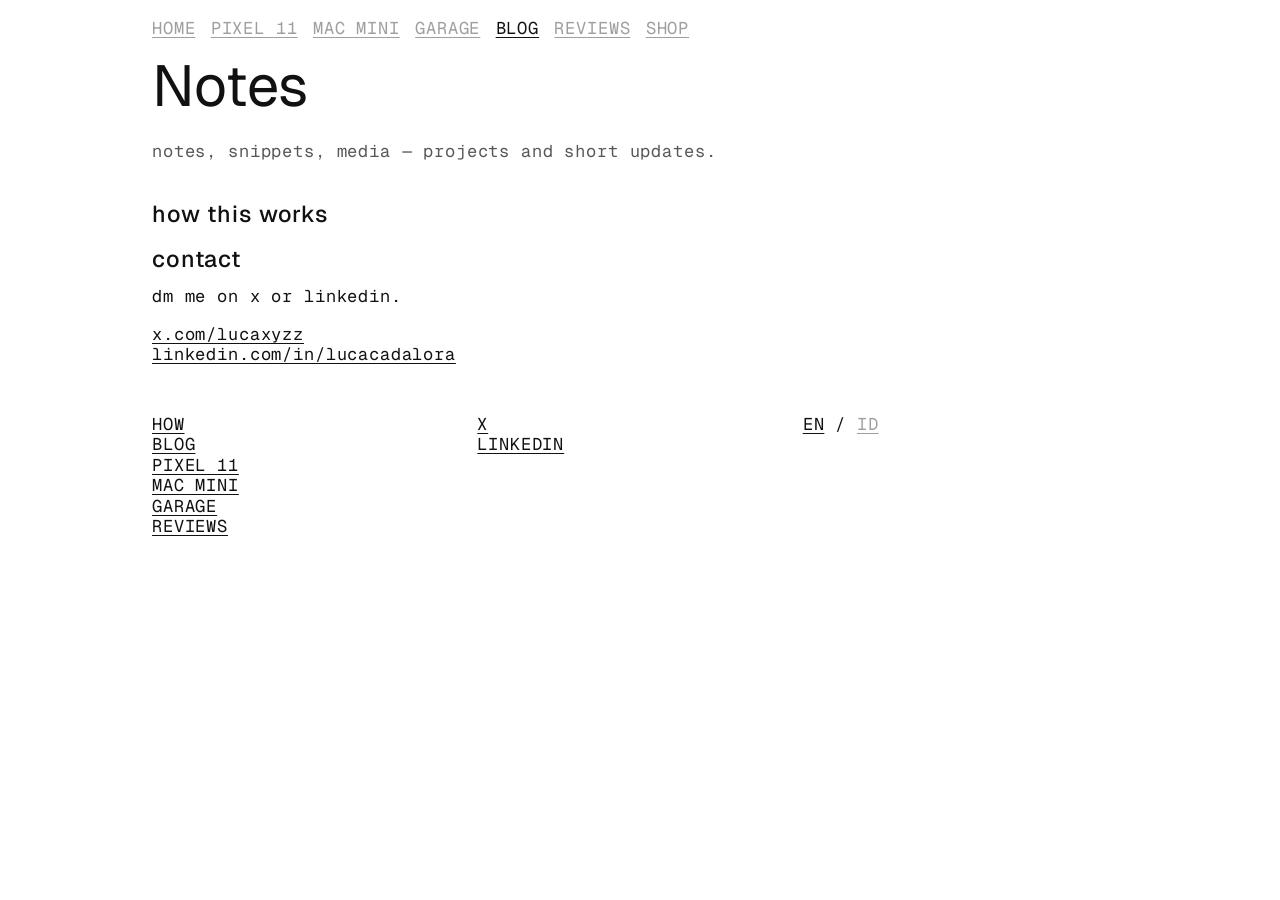
==== blog.html @ 32404d95 "Add udara-style /blog microblog page" ====
<!DOCTYPE html>
<html lang="en">
<head>
  <meta charset="utf-8">
  <meta name="viewport" content="width=device-width, initial-scale=1">
  <title>Blog — Luca Cada Lora</title>
  <meta name="description" content="notes, snippets, media from jakarta">
  <meta property="og:title" content="Blog — Luca Cada Lora">
  <meta property="og:description" content="notes, snippets, media from jakarta">
  <meta property="og:type" content="website">
  <meta name="twitter:card" content="summary_large_image">
  <link rel="icon" href="favicon.svg" type="image/svg+xml">
  <link rel="apple-touch-icon" href="favicon.svg">
  <link rel="preconnect" href="https://fonts.googleapis.com">
  <link rel="preconnect" href="https://fonts.gstatic.com" crossorigin>
  <link href="https://fonts.googleapis.com/css2?family=Geist+Mono:wght@400;500&family=Geist:wght@400;500;600&family=IBM+Plex+Mono:wght@400;500&family=Schibsted+Grotesk:wght@500;600&display=swap" rel="stylesheet">
  <link rel="stylesheet" href="css/fonts.css">
  <link rel="stylesheet" href="css/main.css">
  <link rel="stylesheet" href="css/layout.css">
</head>
<body>
  <nav class="small page-top-nav" aria-label="primary">
    <ul class="h-list">
      <li><a href="index.html" data-i18n="home">home</a></li>
      <li><a href="sale.html" data-i18n="sale">pixel 11</a></li>
      <li><a href="mac-mini.html" data-i18n="macMini">mac mini</a></li>
      <li><a href="garage.html" data-i18n="garage">garage</a></li>
      <li><a href="blog.html" class="current" aria-current="page" data-i18n="blog">blog</a></li>
      <li><a href="reviews.html" data-i18n="reviews">reviews</a></li>
      <li><a href="https://www.tokopedia.com/gadgetsing" target="_blank" rel="noopener" data-i18n="shop">shop</a></li>
    </ul>
  </nav>

  <header class="big sale-header" id="top">
    <span data-i18n="title">Notes</span>
  </header>

  <section class="small sale" id="blog">
    <p class="sale-intro" id="sale-intro">notes, snippets, media — projects and short updates.</p>

    <ul class="blog-grid" id="blog-grid"></ul>
  </section>

  <section class="small sale-anchor" id="how">
    <div class="sale-copy">
      <h2 data-i18n="howTitle">how this works</h2>
      <div id="how-body"></div>
    </div>
  </section>

  <section class="small sale-anchor" id="contact">
    <div class="sale-copy">
      <h2 data-i18n="contactTitle">contact</h2>
      <p data-i18n="contactBody">dm me on x or linkedin.</p>
      <p>
        <a class="underline" id="x-link" href="https://x.com/lucaxyzz" target="_blank" rel="noopener">x.com/lucaxyzz</a>
        <br>
        <a class="underline" id="li-link" href="https://www.linkedin.com/in/lucacadalora" target="_blank" rel="noopener">linkedin.com/in/lucacadalora</a>
      </p>
    </div>
  </section>

  <footer class="small page-footer">
    <div>
      <a href="#how" data-i18n="footerHow">how</a><br>
      <a href="#blog" data-i18n="blog">blog</a><br>
      <a href="sale.html" data-i18n="sale">pixel 11</a><br>
      <a href="mac-mini.html" data-i18n="macMini">mac mini</a><br>
      <a href="garage.html" data-i18n="garage">garage</a><br>
      <a href="reviews.html" data-i18n="reviews">reviews</a>
    </div>
    <div>
      <a id="footer-x" href="https://x.com/lucaxyzz" target="_blank" rel="noopener">x</a><br>
      <a id="footer-li" href="https://www.linkedin.com/in/lucacadalora" target="_blank" rel="noopener">linkedin</a>
    </div>
    <div class="lang-switcher">
      <a href="#en" data-locale="en" class="current">en</a>
      /
      <a href="#id" data-locale="id">id</a>
    </div>
  </footer>

  <button type="button" class="scroll-to-top" id="scroll-to-top" aria-label="back to top" tabindex="-1" aria-hidden="true">
    <span aria-hidden="true">↑</span>
  </button>

  <script src="js/config.js"></script>
  <script src="js/blog.js"></script>
</body>
</html>
---- css/fonts.css ----
@font-face {
  font-family: "nbintl";
  src: local("Geist"), local("Schibsted Grotesk");
  font-style: normal;
  font-weight: 500;
}

@font-face {
  font-family: "nbintl-mono";
  src: local("Geist Mono"), local("IBM Plex Mono");
  font-style: normal;
  font-weight: 400;
}
---- css/main.css ----
/* --- pixel-site: fonts + sale extras (keep ryo sale-* intact) --- */
:root{
  --header-font-family:"Geist","Schibsted Grotesk",nbintl,sans-serif;
  --body-font-family:"Geist Mono","IBM Plex Mono",nbintl-mono,ui-monospace,monospace;
}
body{font-family:var(--body-font-family);margin:0;padding:0;background:#fff;color:#111}
.big,.sale-card-title,.sale-reserve-sheet-head h2,.journal-entry-title{
  font-family:var(--header-font-family)
}
.small{font-size:1.33333vw;letter-spacing:.05em;line-height:1.2em}
@media (min-width:1440px){.sale-reserve-sheet,.small{font-size:16px;line-height:1.3em}}
@media (max-width:760px){.sale-reserve-sheet,.small{font-size:12px;line-height:1.3em}}
a{color:#111;text-decoration:none}
.small a{text-decoration:underline;text-underline-offset:.18em}
.page-top-nav{
  display:flex;
  align-items:baseline;
  justify-content:space-between;
  gap:1.5rem;
  max-width:1510px;
  padding:2.5vw 10vw 0;
  text-transform:uppercase;
}
.page-top-nav a{opacity:.4}
.page-top-nav a.current{opacity:1}
.nav-bag{
  appearance:none;
  background:none;
  border:0;
  color:inherit;
  cursor:pointer;
  font:inherit;
  letter-spacing:inherit;
  line-height:inherit;
  margin:0;
  opacity:.4;
  padding:0;
  text-decoration:underline;
  text-underline-offset:.18em;
  text-transform:uppercase;
}
.nav-bag.has-items{opacity:1}
.h-list{display:flex;list-style:none;margin:0;padding-left:0}
.h-list li{margin-right:1.2vw}
.sale-header{font-size:4.5vw;padding:6vw 10vw 5vw}
.sale-intro{margin:0 0 2.5em;max-width:36em;opacity:.7}
.sale-grid{display:grid;gap:2rem 1.5rem;grid-template-columns:repeat(auto-fill,minmax(220px,1fr));list-style:none;margin:0 0 6em;padding:0;align-items:stretch}
.sale-card{display:flex;flex-direction:column;height:100%}
.sale-card-media{aspect-ratio:4/3;background:#fff;margin-bottom:.85em;overflow:hidden}
.sale-card-media img{display:block;height:100%;object-fit:contain;width:100%}
.sale-card-body{display:flex;flex-direction:column;flex:1}
.sale-card-category{font-size:.85em;letter-spacing:.08em;margin:0 0 .35em;opacity:.45;text-transform:uppercase}
.sale-card-title{font-size:1.35em;font-weight:500;margin:0 0 .35em}
.sale-price-row{display:inline-flex;flex-wrap:wrap;gap:.45em .65em}
.sale-price-estimate{opacity:.4;text-decoration:line-through}
.sale-chip,.sale-reserve-btn,.sale-reserve-cancel,.sale-reserve-submit{appearance:none;background:none;border:0;color:inherit;cursor:pointer;font:inherit}
.sale-chip{border:1px solid transparent;border-radius:.45em;padding:.35em .7em}
.sale-chip.is-on{border-color:color-mix(in srgb,currentColor 35%,transparent)}
.sale-chip-row{display:flex;flex-wrap:wrap;gap:.45rem .55rem}
.sale-filter{margin:0 0 2em}
.sale-card-storage{margin:0 0 .65em;min-height:2.35em}
.sale-card-contact{margin-top:auto;padding-top:.2em}
.sale-price-note{display:block;margin:.25em 0 0;opacity:.4;font-size:.92em}
.sale-copy{max-width:36em;margin:0 0 1.4em}
.sale-copy h2{font-family:var(--header-font-family);font-size:1.35em;font-weight:500;margin:0 0 .55em}
footer.page-footer{display:flex;max-width:1510px;padding:2vw 10vw 8vw;text-transform:uppercase}
footer.page-footer>div{flex:1 1}
.lang-switcher a{opacity:.4}
.lang-switcher a.current{opacity:1}
.sale-reserve-layer[hidden],.sale-reserve-bar[hidden],.sale-reserve-confirm[hidden]{display:none !important}
.sale-reserve-layer:not([hidden]){display:flex}
.sale-reserve-bar{display:none !important}
.sale-reserve-layer{
  position:fixed;
  inset:0;
  align-items:stretch;
  justify-content:flex-end;
  z-index:50;
  transition:opacity .24s ease;
}
.sale-reserve-items li.is-out { opacity:0; transform:translateX(14px); max-height:0; padding-top:0; padding-bottom:0; border-bottom-color:transparent; pointer-events:none; }
.sale-reserve-layer.is-closing { opacity:0; }
@media (prefers-reduced-motion:reduce) { .sale-reserve-items li, .sale-reserve-layer { transition:none; } }
.sale-reserve-backdrop{position:absolute;inset:0;background:#1111112e;border:0}
.sale-reserve-sheet{
  position:relative;
  background:#fff;
  width:min(22.5rem,100vw);
  height:100%;
  max-height:100vh;
  overflow:auto;
  padding:1.35rem 1.4rem 1.6rem;
  border-left:1px solid currentColor;
}
.sale-reserve-sheet-head{display:flex;justify-content:space-between;align-items:baseline;margin:0 0 1.2em}
.sale-reserve-sheet-head h2{font-size:1.5em;font-weight:500;margin:0}
.sale-reserve-form{display:grid;gap:1.1rem;width:100%;margin:0}
.sale-reserve-form input,.sale-reserve-form textarea{border:0;border-bottom:1px solid #1113;font:inherit;width:100%;padding:.45em 0}
.sale-reserve-items{list-style:none;width:100%;margin:0 0 1.4em;padding:0}
.sale-reserve-items li{display:grid;grid-template-columns:minmax(0,1fr) auto auto;gap:.65em;align-items:baseline;padding:.75em 0;border-bottom:1px solid color-mix(in srgb,currentColor 12%,transparent);overflow:hidden;max-height:7em;transition:opacity .28s ease, transform .28s ease, max-height .32s ease, padding .28s ease, border-color .28s ease}
.sale-reserve-item-title{display:flex;flex-direction:column;gap:.2em}
.sale-reserve-item-meta{opacity:.45}
.sale-reserve-total{font-weight:500}
.sale-reserve-remove{appearance:none;background:none;border:0;color:inherit;cursor:pointer;font:inherit;opacity:.4}
.sale-reserve-error{margin:0;opacity:.7}
.sale-reserve-actions{display:flex;justify-content:space-between;align-items:center;gap:1em;margin-top:1.2em}
.sale-reserve-submit{background:#111;color:#fff;padding:.7em 1.5em}
.sale-reserve-submit:disabled{opacity:.45}
.sale-reserve-target{position:absolute;width:1px;height:1px;pointer-events:none}
.sale-add-flight{position:fixed;z-index:40;pointer-events:none;overflow:hidden}
.sale-add-flight img{display:block;width:100%;height:100%;object-fit:contain}
body.sheet-open{overflow:hidden}
.home-profile{display:flex;align-items:center;gap:1.6rem;max-width:1510px;padding:1.2rem 10vw .8rem}
.home-photo{width:min(9.5rem,28vw);height:min(9.5rem,28vw);object-fit:cover;border-radius:50%;object-position:50% 18%}
.home-name{font-size:clamp(28px,4.2vw,64px);line-height:1.15;margin:0 0 .25em}
.home-headline{margin:0 0 .45em;opacity:.75}
.home-meta{margin:0;opacity:.5}
.home-block{margin:0 0 2.6em;max-width:36em}
.home-block h2{font-family:var(--header-font-family);font-size:1.35em;font-weight:500;margin:0 0 .7em}
.home-cv{list-style:none;margin:0;padding:0}
.home-cv li{margin:0 0 1em}
.home-cv-role{display:block;margin-top:.2em;opacity:.5}
.pay-list{list-style:none;margin:1.1em 0 0;padding:0}
.pay-group-label{margin:1em 0 .45em;opacity:.4}
.pay-row{display:flex;align-items:center;gap:.7em;margin:0 0 .55em}
.pay-logo{width:1.35em;height:1.35em;object-fit:cover}
.pay-logo.pay-flag{border-radius:.12em;height:1em;width:1.4em}
.scroll-to-top{position:fixed;right:2.5vw;bottom:2.5vw;opacity:0;border:0;background:none;pointer-events:none}
.scroll-to-top.is-visible{opacity:.45;pointer-events:auto}
.review-card-meta{opacity:.45}
.review-card-quote{margin:.45em 0 0;opacity:.85;line-height:1.45}

.review-card-stars{margin:0 0 .35em;letter-spacing:.08em;font-size:1.05em;line-height:1}
.review-card-stars-empty{opacity:.25}
.review-tweet{margin-top:1em;max-width:100%;overflow:hidden}
.review-tweet .twitter-tweet{margin:0 !important}
---- css/layout.css ----
/* Center the page column so the left gutter matches the right */
:root{
  --page-max:1120px;
  --page-pad:clamp(1.75rem,6vw,4.5rem);
}
.page-top-nav,
header:not(.sale-reserve-sheet-head),
.home-profile,
.home-header,
.journal-header,
.sale-header,
section:not(.sale-reserve-sheet),
footer.page-footer{
  box-sizing:border-box;
  margin-left:auto;
  margin-right:auto;
  max-width:var(--page-max);
  padding-left:var(--page-pad);
  padding-right:var(--page-pad);
}
.page-top-nav{
  display:flex;
  align-items:baseline;
  justify-content:space-between;
  padding-top:1.15rem;
  padding-bottom:0;
}
header.home-profile{
  padding-top:.85rem;
  padding-bottom:.8rem;
}
.sale-header,
.journal-header,
.home-header{
  height:auto;
  min-height:0;
  padding-top:.55rem;
  padding-bottom:1.15rem;
}
@media (max-width:760px){
  .page-top-nav{padding-top:1rem}
  header.home-profile{padding-top:.8rem;padding-bottom:.7rem}
  .sale-header,.journal-header,.home-header{padding-top:.4rem;padding-bottom:.9rem}
}

.flow{
  position:relative;
  margin:1.5em 0 0;
  max-width:42em;
  padding-left:1.35em;
}
.flow:before{
  content:"";
  position:absolute;
  left:.4em;
  top:.45em;
  bottom:.45em;
  width:1px;
  background:currentColor;
  opacity:.28;
}
.flow-node{
  display:block;
  width:100%;
  max-width:100%;
  position:relative;
  z-index:1;
  background:#fff;
  border:1px solid currentColor;
  box-sizing:border-box;
  padding:.7em .85em;
}
.flow-title{
  display:block;
  font-family:var(--header-font-family);
  font-weight:500;
  letter-spacing:-.01em;
  line-height:1.3;
}
.flow-hint{
  display:block;
  margin-top:.28em;
  letter-spacing:.02em;
  opacity:.5;
}
.flow-rail{
  width:1px;
  height:1.1em;
  visibility:hidden;
}
.flow-q{
  margin:0 0 .55em;
  letter-spacing:.04em;
  opacity:.42;
}
.flow-split{max-width:100%}
.flow-arms{
  display:grid;
  grid-template-columns:1fr;
  gap:.75rem;
  position:relative;
  padding-top:.15em;
}
.flow-arms:before{display:none}
.flow-arm{min-width:0}
.flow-arm .flow-node{display:block;width:100%}
.flow-edge{
  display:block;
  margin-bottom:.4em;
  letter-spacing:.06em;
  opacity:.42;
}
@media (min-width:761px){
  .flow-arms{
    grid-template-columns:minmax(0,1fr) minmax(0,1fr);
    gap:.85rem 1.1rem;
    padding-top:.7em;
  }
  .flow-arms:before{
    display:block;
    content:"";
    position:absolute;
    top:0;
    left:0;
    right:25%;
    height:1px;
    background:currentColor;
    opacity:.28;
  }
}
.faq-notes{display:none}
.faq-flow{margin:0;padding:0}

.sale-card{
  position:relative;
  z-index:1;
}
.sale-card.is-price-open{z-index:3}
.sale-card-price{position:relative}
.sale-price-line--ask{
  display:flex;
  align-items:baseline;
  gap:.45em;
  margin:0 0 .2em;
}
.sale-price-estimate,
.sale-price-k{display:none}
.price-info{
  appearance:none;
  background:#fff;
  border:1px solid currentColor;
  border-radius:50%;
  color:inherit;
  cursor:pointer;
  font:inherit;
  font-size:.72em;
  height:1.6em;
  letter-spacing:0;
  line-height:1.5;
  margin:0;
  opacity:.45;
  padding:0;
  position:relative;
  vertical-align:middle;
  width:1.6em;
}
.price-info:hover,
.price-info[aria-expanded="true"]{opacity:1}
.price-pop{
  display:block;
  list-style:none;
  max-height:0;
  margin:0;
  overflow:hidden;
  opacity:0;
  padding:0 .1em;
  pointer-events:none;
  transform:translateY(-6px);
  visibility:hidden;
  transition:opacity .28s ease,transform .28s ease,max-height .32s ease,margin .28s ease;
}
.price-pop.is-open{
  max-height:52em;
  margin:1em 0 .15em;
  opacity:1;
  pointer-events:auto;
  transform:none;
  visibility:visible;
}
.price-pop li{
  display:grid;
  grid-template-columns:1.5em minmax(0,1fr) max-content;
  align-items:baseline;
  column-gap:.75em;
  padding:.7em 0;
  border-top:1px solid color-mix(in srgb, currentColor 14%, transparent);
}
.price-pop li:first-child{
  border-top:0;
  padding-top:.15em;
}
.price-n{opacity:.38}
.price-name{
  opacity:.68;
  overflow-wrap:normal;
  word-break:normal;
  hyphens:none;
  padding-right:.35em;
}
.price-cost,
.price-pop .price-cost{
  text-align:right;
  text-decoration:none !important;
  white-space:nowrap;
}
.price-pop,
.price-pop *{text-decoration:none !important}
@media (prefers-reduced-motion:reduce){
  .price-pop{transition:none}
}
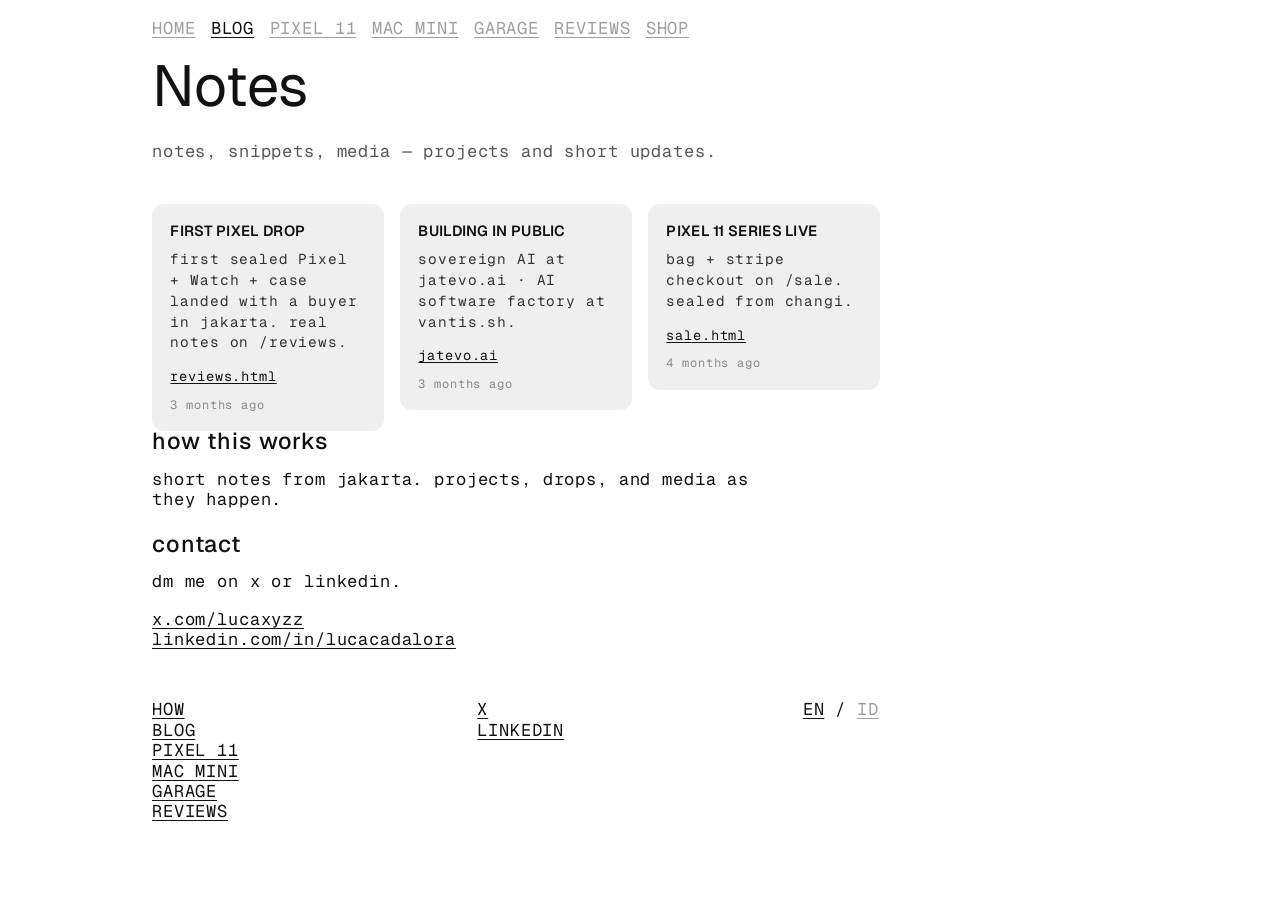
==== commit 4e94899d: "nav: blog right after home on /blog" ====
--- a/blog.html
+++ b/blog.html
@@ -22,10 +22,10 @@
   <nav class="small page-top-nav" aria-label="primary">
     <ul class="h-list">
       <li><a href="index.html" data-i18n="home">home</a></li>
+      <li><a href="blog.html" class="current" aria-current="page" data-i18n="blog">blog</a></li>
       <li><a href="sale.html" data-i18n="sale">pixel 11</a></li>
       <li><a href="mac-mini.html" data-i18n="macMini">mac mini</a></li>
       <li><a href="garage.html" data-i18n="garage">garage</a></li>
-      <li><a href="blog.html" class="current" aria-current="page" data-i18n="blog">blog</a></li>
       <li><a href="reviews.html" data-i18n="reviews">reviews</a></li>
       <li><a href="https://www.tokopedia.com/gadgetsing" target="_blank" rel="noopener" data-i18n="shop">shop</a></li>
     </ul>
--- a/css/main.css
+++ b/css/main.css
@@ -134,3 +134,58 @@
 .review-card-stars-empty{opacity:.25}
 .review-tweet{margin-top:1em;max-width:100%;overflow:hidden}
 .review-tweet .twitter-tweet{margin:0 !important}
+
+/* blog microblog — udara-inspired */
+.blog-grid {
+  list-style: none;
+  margin: 0;
+  padding: 0;
+  column-count: 1;
+  column-gap: 1rem;
+}
+@media (min-width: 640px) { .blog-grid { column-count: 2; } }
+@media (min-width: 960px) { .blog-grid { column-count: 3; } }
+@media (min-width: 1280px) { .blog-grid { column-count: 4; } }
+.blog-card {
+  break-inside: avoid;
+  margin: 0 0 1rem;
+  padding: 1.1rem 1.15rem 1rem;
+  background: #efefef;
+  border-radius: 12px;
+  display: block;
+}
+.blog-card-title {
+  margin: 0 0 0.55rem;
+  font-size: 0.92rem;
+  font-weight: 600;
+  letter-spacing: 0.02em;
+  text-transform: uppercase;
+  line-height: 1.25;
+  font-family: var(--header-font-family);
+}
+.blog-card-body {
+  margin: 0 0 0.75rem;
+  font-size: 0.9rem;
+  line-height: 1.45;
+  color: #333;
+}
+.blog-card-media {
+  margin: 0 0 0.75rem;
+  border-radius: 8px;
+  overflow: hidden;
+}
+.blog-card-media img {
+  display: block;
+  width: 100%;
+  height: auto;
+}
+.blog-card-time {
+  margin: 0;
+  font-size: 0.75rem;
+  color: #888;
+}
+.blog-card-link {
+  display: inline-block;
+  margin-bottom: 0.5rem;
+  font-size: 0.85rem;
+}
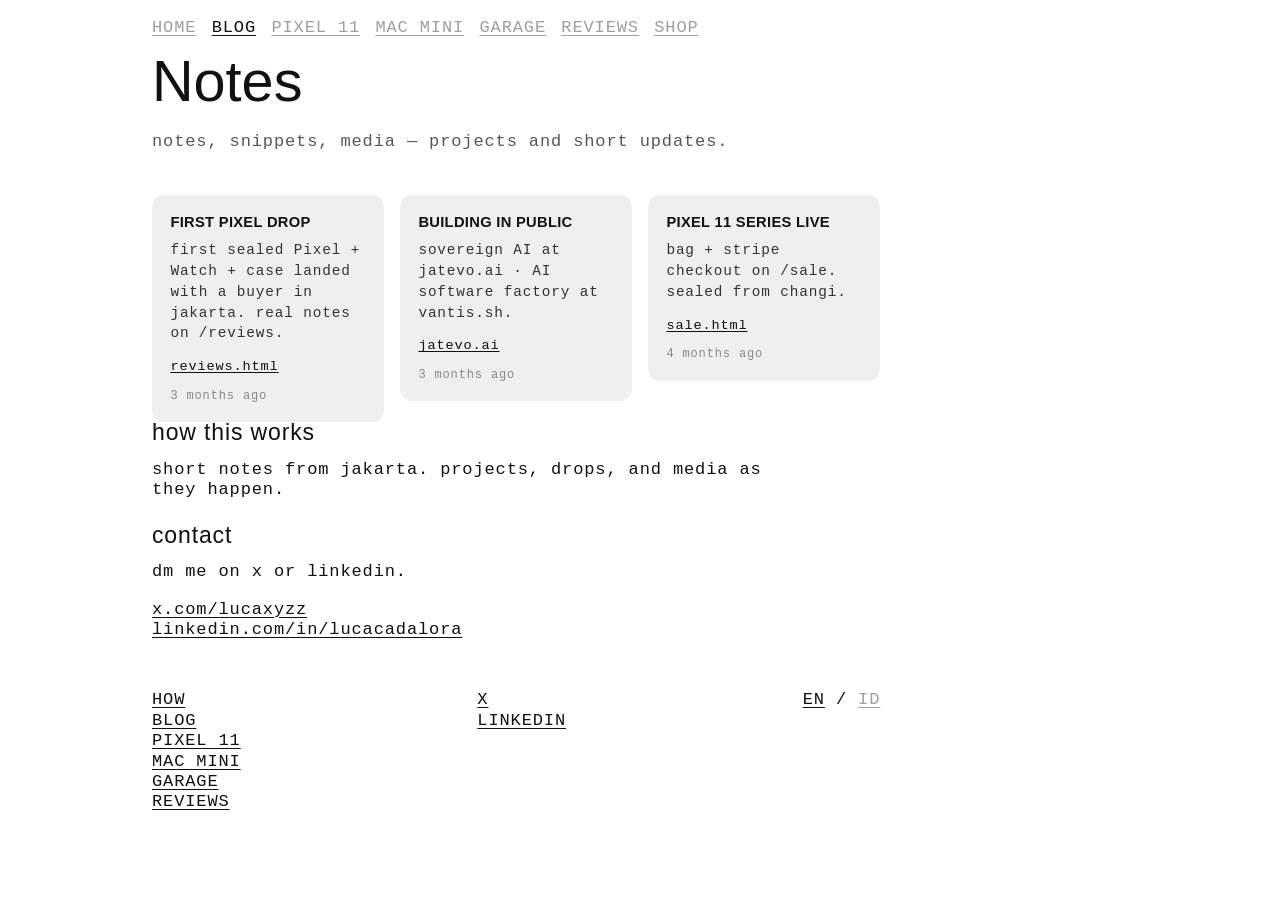
==== commit 5ead1d81: "chore: drop Google Fonts; use NB International" ====
--- a/blog.html
+++ b/blog.html
@@ -11,9 +11,6 @@
   <meta name="twitter:card" content="summary_large_image">
   <link rel="icon" href="favicon.svg" type="image/svg+xml">
   <link rel="apple-touch-icon" href="favicon.svg">
-  <link rel="preconnect" href="https://fonts.googleapis.com">
-  <link rel="preconnect" href="https://fonts.gstatic.com" crossorigin>
-  <link href="https://fonts.googleapis.com/css2?family=Geist+Mono:wght@400;500&family=Geist:wght@400;500;600&family=IBM+Plex+Mono:wght@400;500&family=Schibsted+Grotesk:wght@500;600&display=swap" rel="stylesheet">
   <link rel="stylesheet" href="css/fonts.css">
   <link rel="stylesheet" href="css/main.css">
   <link rel="stylesheet" href="css/layout.css">
--- a/css/fonts.css
+++ b/css/fonts.css
@@ -1,13 +1,21 @@
 @font-face {
   font-family: "nbintl";
-  src: local("Geist"), local("Schibsted Grotesk");
+  src:
+    url("https://ryo.lu/fonts/NBInternationalPro.woff2") format("woff2"),
+    url("https://ryo.lu/fonts/NBInternationalPro.woff") format("woff"),
+    url("https://ryo.lu/fonts/NBInternationalPro.otf") format("opentype");
   font-style: normal;
-  font-weight: 500;
+  font-weight: 400 700;
+  font-display: swap;
 }
 
 @font-face {
   font-family: "nbintl-mono";
-  src: local("Geist Mono"), local("IBM Plex Mono");
+  src:
+    url("https://ryo.lu/fonts/NBInternationalPro-Mono.woff2") format("woff2"),
+    url("https://ryo.lu/fonts/NBInternationalPro-Mono.woff") format("woff"),
+    url("https://ryo.lu/fonts/NBInternationalPro-Mono.otf") format("opentype");
   font-style: normal;
-  font-weight: 400;
+  font-weight: 400 700;
+  font-display: swap;
 }
--- a/css/main.css
+++ b/css/main.css
@@ -1,7 +1,7 @@
-/* --- pixel-site: fonts + sale extras (keep ryo sale-* intact) --- */
+/* --- pixel-site: fonts + sale extras (match ryo.lu NB International) --- */
 :root{
-  --header-font-family:"Geist","Schibsted Grotesk",nbintl,sans-serif;
-  --body-font-family:"Geist Mono","IBM Plex Mono",nbintl-mono,ui-monospace,monospace;
+  --header-font-family:"nbintl","Hiragino Sans","Yu Gothic",YuGothic,sans-serif;
+  --body-font-family:"nbintl-mono","Hiragino Sans","Yu Gothic",YuGothic,ui-monospace,monospace;
 }
 body{font-family:var(--body-font-family);margin:0;padding:0;background:#fff;color:#111}
 .big,.sale-card-title,.sale-reserve-sheet-head h2,.journal-entry-title{
